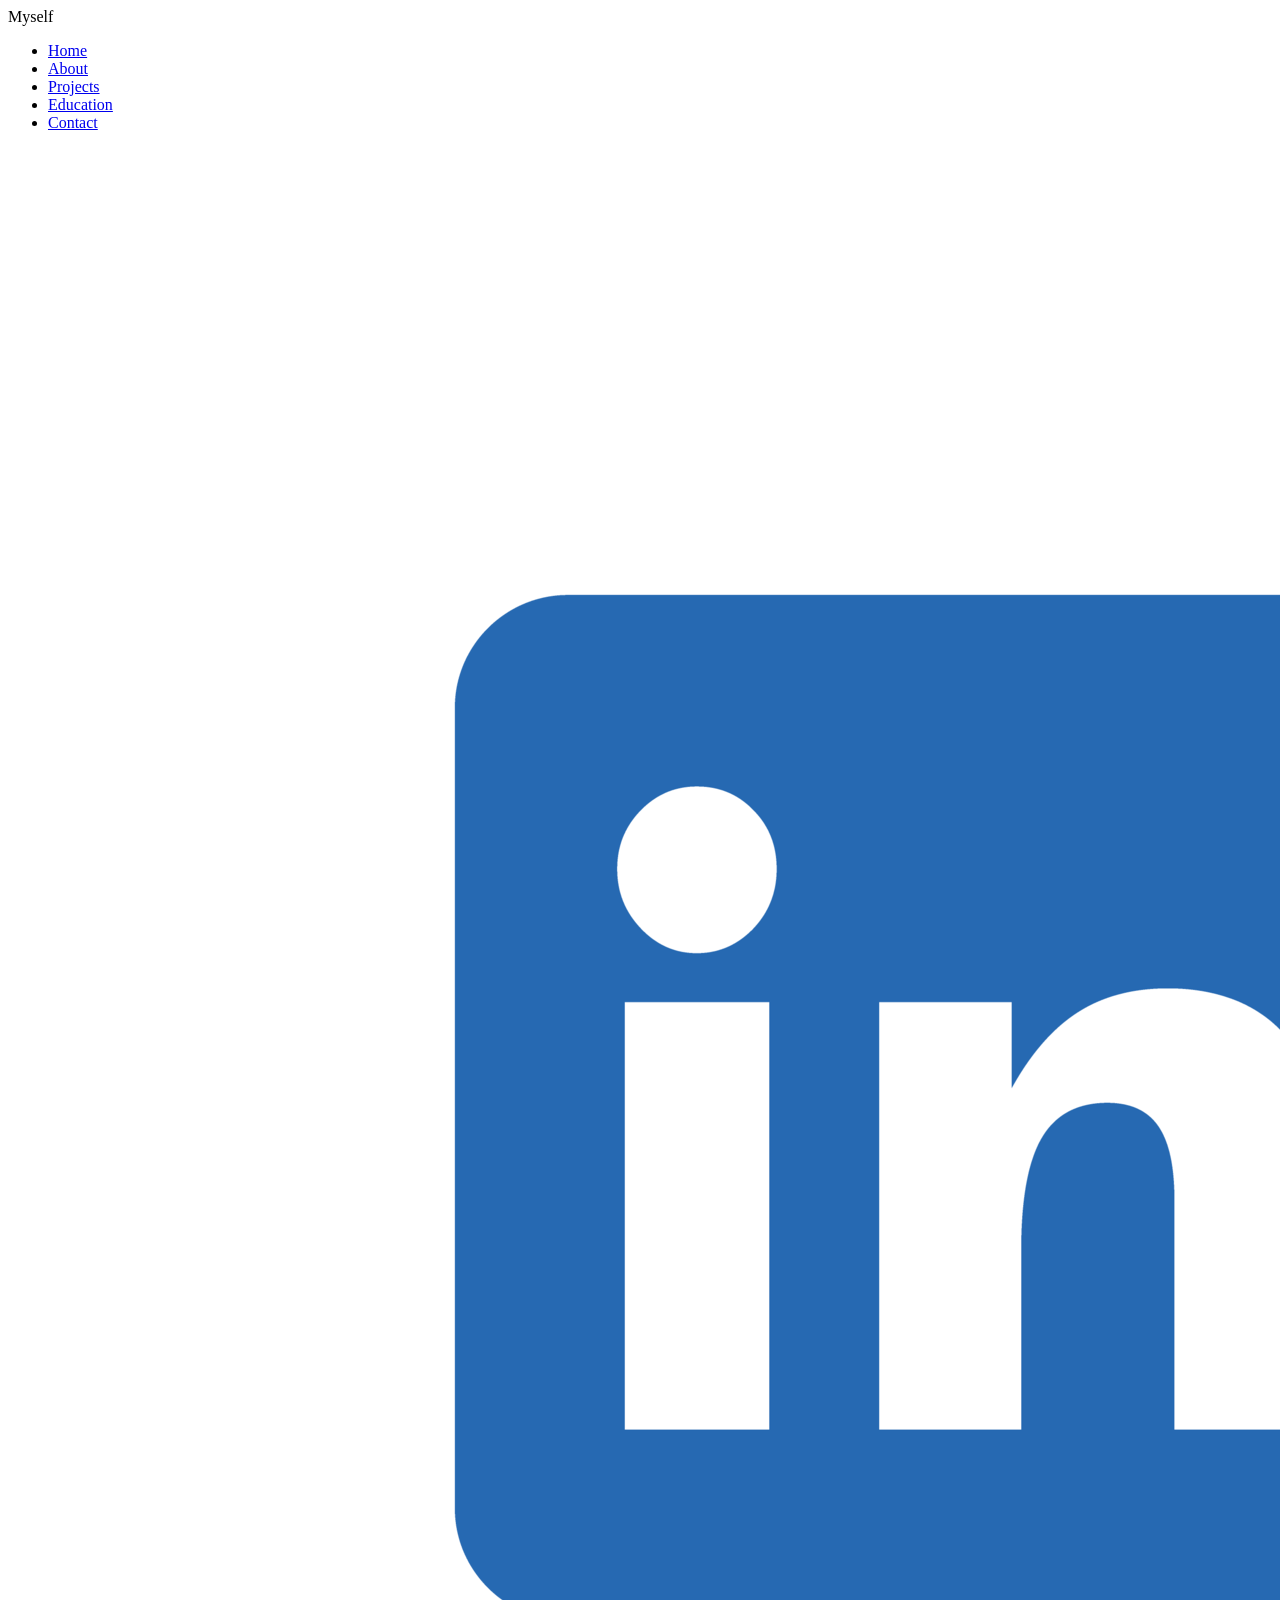
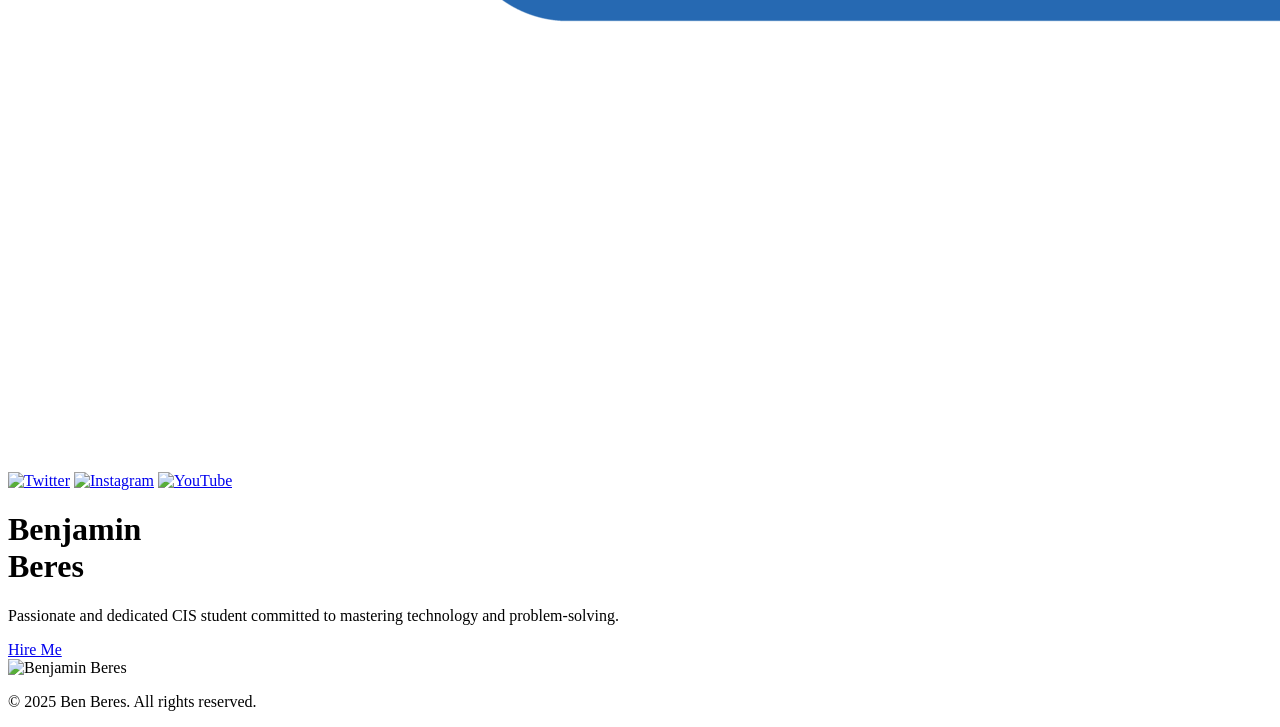
==== index.html @ 8a53802f "Update index.html" ====
<!DOCTYPE html>
<html lang="en">
<head>
  <meta charset="UTF-8" />
  <meta name="viewport" content="width=device-width, initial-scale=1.0" />
  <title>Myself - Home</title>
  <link rel="stylesheet" href="style.css" />
</head>
<body>

  <header>
    <div class="logo">Myself</div>

    <nav>
      <ul>
        <li><a href="index.html" class="active">Home</a></li>
        <li><a href="about.html">About</a></li>
        <li><a href="projects.html">Projects</a></li>
        <li><a href="education.html">Education</a></li>
        <li><a href="contact.html">Contact</a></li>
      </ul>
    </nav>

    <div class="header-icons">
      <a href="https://www.linkedin.com/in/benjamin-beres-11761126a/"><img src="images/linkedin.png" alt="LinkedIn" /></a>
      <a href="#"><img src="twitter.png" alt="Twitter" /></a>
      <a href="#"><img src="instagram.png" alt="Instagram" /></a>
      <a href="#"><img src="youtube.png" alt="YouTube" /></a>
    </div>
  </header>

  <main class="hero">
    <div class="hero-text">
      <h1>Benjamin <br />Beres</h1>
      <p>Passionate and dedicated CIS student committed to mastering technology and problem-solving.</p>
      <a href="contact.html" class="btn">Hire Me</a>
    </div>
    <div class="hero-image">
      <img src="your-photo.png" alt="Benjamin Beres" />
    </div>
  </main>

  <footer>
    <p>© 2025 Ben Beres. All rights reserved.</p>
  </footer>

</body>
</html>
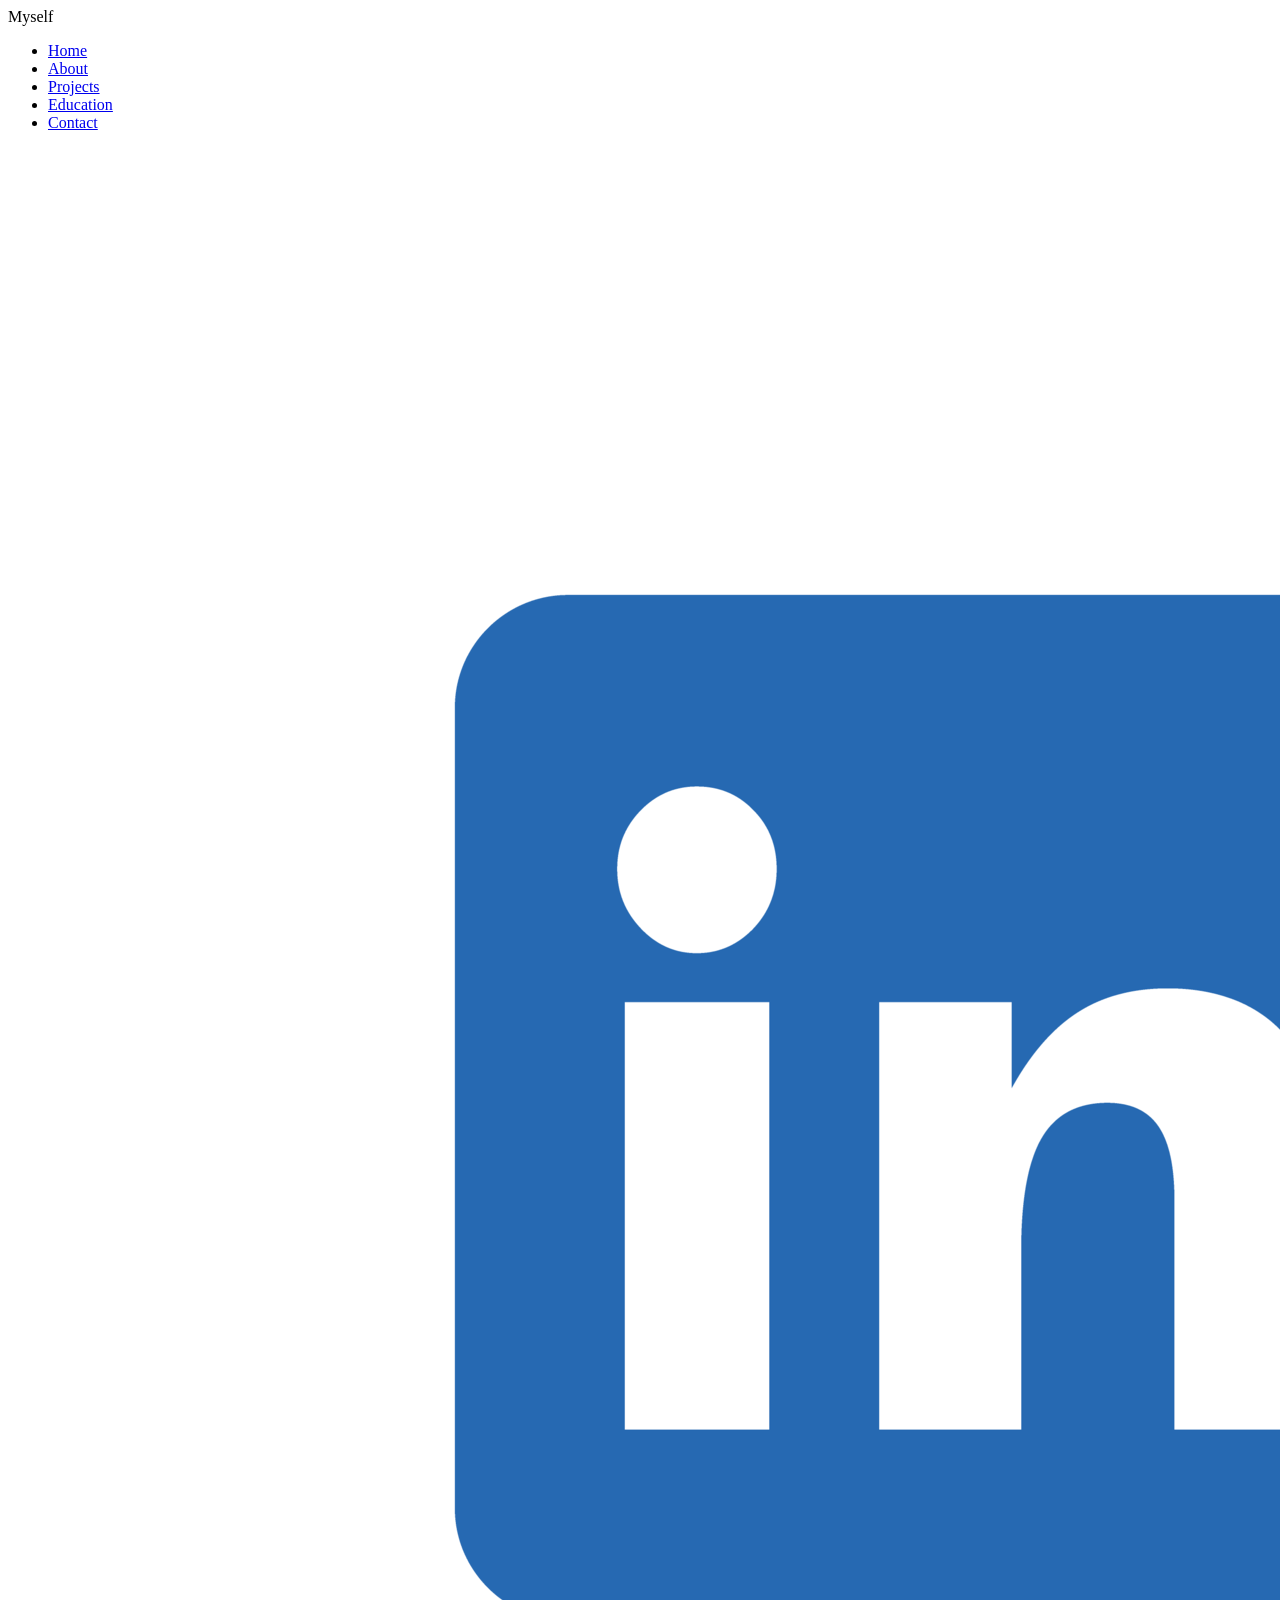
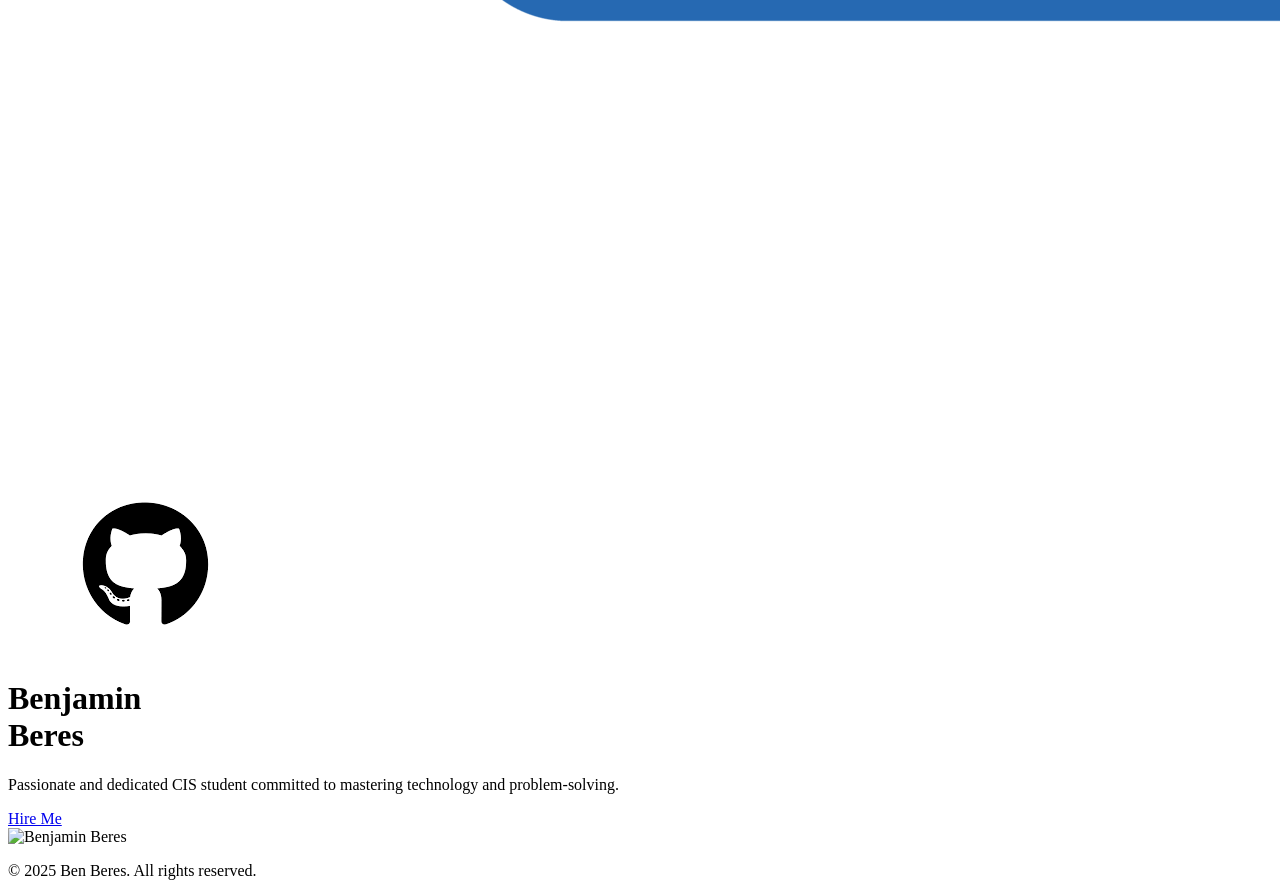
==== commit cac32945: "Update index.html" ====
--- a/index.html
+++ b/index.html
@@ -23,9 +23,7 @@
 
     <div class="header-icons">
       <a href="https://www.linkedin.com/in/benjamin-beres-11761126a/"><img src="images/linkedin.png" alt="LinkedIn" /></a>
-      <a href="#"><img src="twitter.png" alt="Twitter" /></a>
-      <a href="#"><img src="instagram.png" alt="Instagram" /></a>
-      <a href="#"><img src="youtube.png" alt="YouTube" /></a>
+      <a href="https://github.com/BBeres4"><img src="images/github.png" alt="Github" /></a>
     </div>
   </header>
 
@@ -47,3 +45,4 @@
 </body>
 </html>
 
+
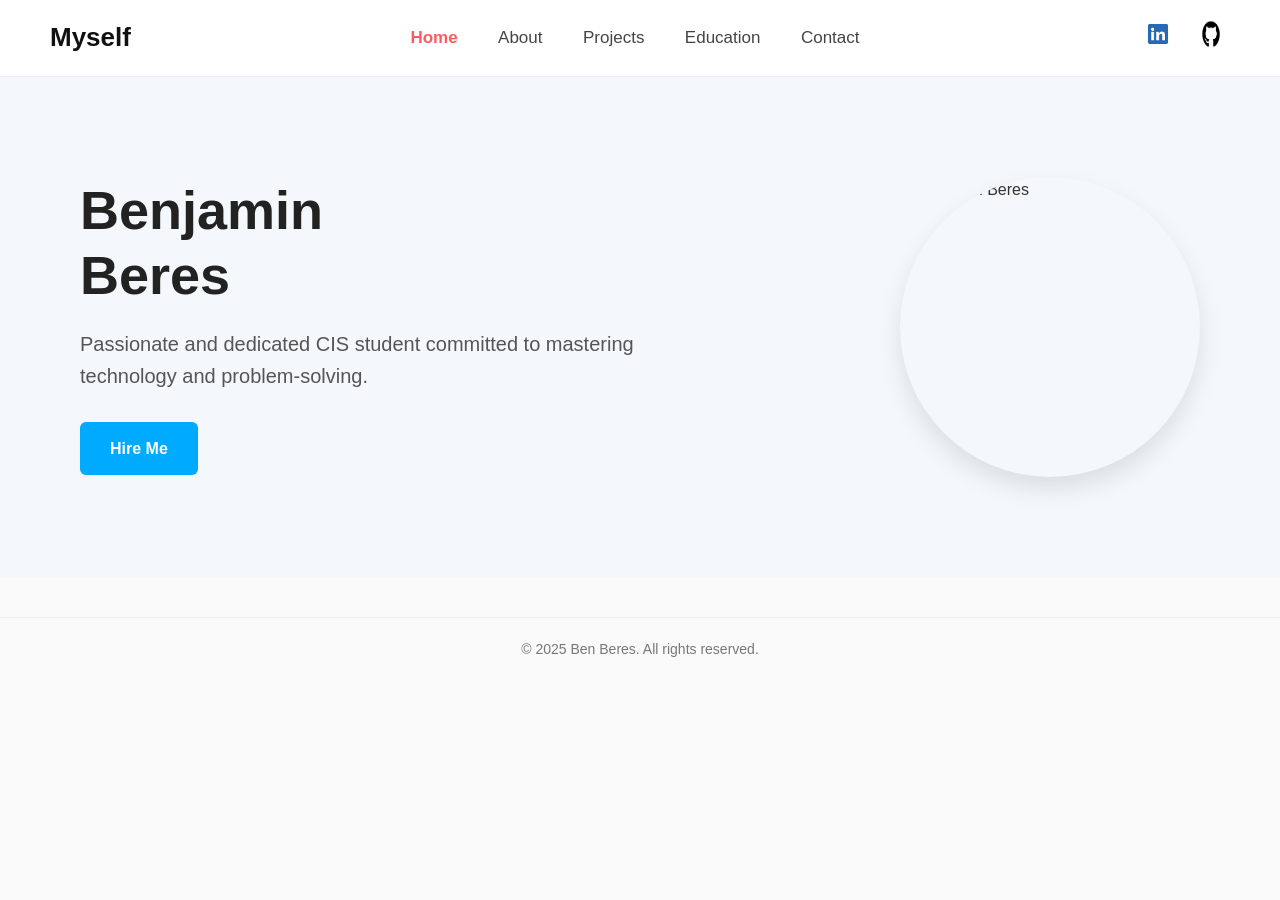
==== commit fcdc07d8: "Update index.html" ====
--- a/index.html
+++ b/index.html
@@ -34,7 +34,7 @@
       <a href="contact.html" class="btn">Hire Me</a>
     </div>
     <div class="hero-image">
-      <img src="your-photo.png" alt="Benjamin Beres" />
+      <img src="images/your-photo.png" alt="Benjamin Beres" />
     </div>
   </main>
 
@@ -46,3 +46,4 @@
 </html>
 
 
+
--- a/style.css
+++ b/style.css
@@ -0,0 +1,273 @@
+/* RESET */
+* {
+  margin: 0;
+  padding: 0;
+  box-sizing: border-box;
+}
+
+body {
+  font-family: "Segoe UI", Arial, sans-serif;
+  color: #333;
+  background: #fafafa;
+  line-height: 1.6;
+}
+
+/* HEADER */
+header {
+  display: flex;
+  justify-content: space-between;
+  align-items: center;
+  padding: 15px 50px;
+  background: #fff;
+  border-bottom: 1px solid #eee;
+  position: sticky;
+  top: 0;
+  z-index: 1000;
+}
+
+.logo {
+  font-size: 26px;
+  font-weight: bold;
+  color: #111;
+}
+
+nav {
+  flex: 1;
+  text-align: center;
+}
+
+nav ul {
+  list-style: none;
+}
+
+nav ul li {
+  display: inline-block;
+  margin: 0 18px;
+}
+
+nav ul li a {
+  text-decoration: none;
+  font-size: 17px;
+  color: #444;
+  transition: color 0.3s;
+}
+
+nav ul li a:hover,
+nav ul li a.active {
+  color: #ff5a5f;
+  font-weight: 600;
+}
+
+.header-icons {
+  display: flex;
+  gap: 15px;
+  align-items: center;
+}
+
+.header-icons img {
+  width: 38px;   /* Bigger size */
+  height: 38px;
+  cursor: pointer;
+  transition: transform 0.3s ease, opacity 0.3s ease;
+}
+
+
+.header-icons img:hover {
+  opacity: 0.7;
+}
+
+/* CONTENT */
+.content {
+  padding: 80px 50px;
+  max-width: 1100px;
+  margin: auto;
+}
+
+.content h1 {
+  font-size: 40px;
+  margin-bottom: 25px;
+  color: #222;
+}
+
+.content p {
+  font-size: 18px;
+  margin-bottom: 20px;
+  color: #555;
+}
+
+/* EDUCATION PAGE */
+.education-list {
+  display: grid;
+  gap: 25px;
+}
+
+.edu-item {
+  background: #fff;
+  border-radius: 12px;
+  padding: 30px;
+  box-shadow: 0 4px 12px rgba(0,0,0,0.06);
+  transition: transform 0.2s ease, box-shadow 0.2s ease;
+}
+
+.edu-item:hover {
+  transform: translateY(-4px);
+  box-shadow: 0 6px 18px rgba(0,0,0,0.1);
+}
+
+.edu-item h2 {
+  font-size: 24px;
+  margin-bottom: 10px;
+  color: #ff5a5f;
+}
+
+.edu-item p {
+  margin-bottom: 10px;
+  font-size: 16px;
+  color: #444;
+}
+
+.edu-item ul {
+  margin-top: 8px;
+  padding-left: 20px;
+  color: #555;
+  font-size: 15px;
+}
+
+/* PROJECTS PAGE */
+.projects-grid {
+  display: grid;
+  grid-template-columns: repeat(auto-fit, minmax(300px, 1fr));
+  gap: 30px;
+  margin-top: 40px;
+}
+
+.project-card {
+  background: #fff;
+  border-radius: 12px;
+  padding: 25px;
+  box-shadow: 0 6px 16px rgba(0,0,0,0.08);
+  transition: transform 0.25s ease, box-shadow 0.25s ease;
+  cursor: pointer;
+  text-decoration: none;
+  color: inherit;
+  display: block;
+}
+
+.project-card:hover {
+  transform: translateY(-6px);
+  box-shadow: 0 12px 24px rgba(0,0,0,0.12);
+}
+
+.project-card h2 {
+  font-size: 22px;
+  margin-bottom: 12px;
+  color: #ff5a5f;
+}
+
+.project-card p {
+  font-size: 16px;
+  color: #555;
+  line-height: 1.6;
+}
+
+/* FOOTER */
+footer {
+  text-align: center;
+  padding: 20px;
+  border-top: 1px solid #eee;
+  margin-top: 40px;
+  font-size: 14px;
+  color: #777;
+}
+
+/* RESPONSIVE */
+@media (max-width: 900px) {
+  nav ul li {
+    margin: 0 10px;
+  }
+  .content {
+    padding: 60px 20px;
+  }
+}
+
+/* === HOMEPAGE HERO SECTION ONLY === */
+.hero {
+  display: flex;
+  align-items: center;
+  justify-content: space-between;
+  padding: 100px 80px;
+  background: #f4f7fb;
+}
+
+.hero-text {
+  max-width: 50%;
+}
+
+.hero-text h1 {
+  font-size: 54px;
+  color: #222;
+  line-height: 1.2;
+  margin-bottom: 20px;
+}
+
+.hero-text p {
+  font-size: 20px;
+  color: #555;
+  margin-bottom: 30px;
+}
+
+.hero-text .btn {
+  display: inline-block;
+  padding: 14px 30px;
+  background-color: #00aaff;
+  color: #fff;
+  border-radius: 6px;
+  text-decoration: none;
+  font-weight: bold;
+  font-size: 16px;
+  transition: background 0.3s ease;
+}
+
+.hero-text .btn:hover {
+  background-color: #0077cc;
+}
+
+.hero-image {
+  max-width: 45%;
+  display: flex;
+  justify-content: center;
+}
+
+.hero-image img {
+  width: 300px;
+  height: 300px;
+  object-fit: cover;
+  border-radius: 50%;
+  box-shadow: 0 12px 24px rgba(0, 0, 0, 0.1);
+}
+
+/* HOMEPAGE HERO RESPONSIVE */
+@media (max-width: 900px) {
+  .hero {
+    flex-direction: column;
+    text-align: center;
+    padding: 60px 30px;
+  }
+
+  .hero-text, .hero-image {
+    max-width: 100%;
+  }
+
+  .hero-image {
+    margin-top: 30px;
+  }
+
+  .hero-text h1 {
+    font-size: 42px;
+  }
+
+  .hero-text p {
+    font-size: 18px;
+  }
+}
+
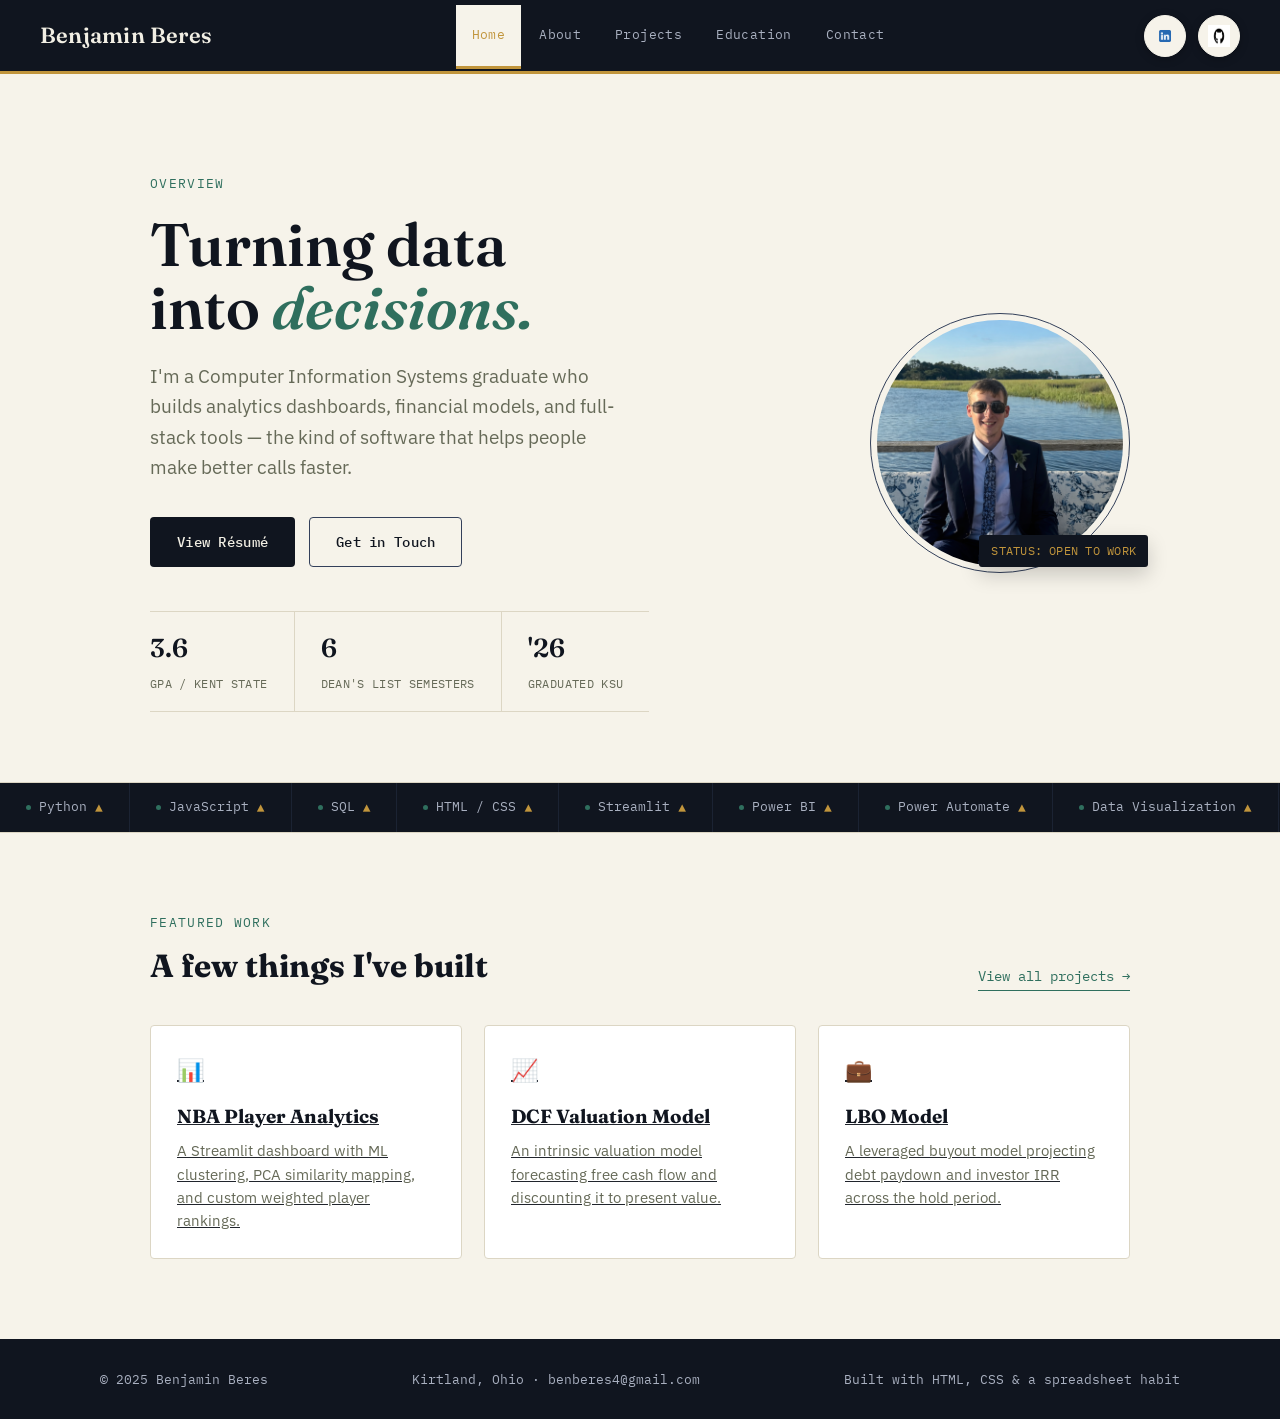
==== commit 12c1798a: "Revise index.html for updated personal branding Updated the homepage to reflect new title, descripti" ====
--- a/index.html
+++ b/index.html
@@ -3,13 +3,14 @@
 <head>
   <meta charset="UTF-8" />
   <meta name="viewport" content="width=device-width, initial-scale=1.0" />
-  <title>Myself - Home</title>
+  <title>Benjamin Beres — CIS Graduate & Data Analyst</title>
+  <meta name="description" content="Benjamin Beres — Computer Information Systems graduate building data-driven software, analytics dashboards, and financial models." />
   <link rel="stylesheet" href="style.css" />
 </head>
 <body>
 
   <header>
-    <div class="logo">Myself</div>
+    <div class="logo">Benjamin Beres</div>
 
     <nav>
       <ul>
@@ -22,28 +23,126 @@
     </nav>
 
     <div class="header-icons">
-      <a href="https://www.linkedin.com/in/benjamin-beres-11761126a/"><img src="images/linkedin.png" alt="LinkedIn" /></a>
-      <a href="https://github.com/BBeres4"><img src="images/github.png" alt="Github" /></a>
+      <a href="https://www.linkedin.com/in/benjamin-beres-11761126a/" target="_blank" rel="noopener"><img src="images/linkedin.png" alt="LinkedIn" /></a>
+      <a href="https://github.com/BBeres4" target="_blank" rel="noopener"><img src="images/github.png" alt="Github" /></a>
     </div>
   </header>
 
   <main class="hero">
     <div class="hero-text">
-      <h1>Benjamin <br />Beres</h1>
-      <p>Passionate and dedicated CIS student committed to mastering technology and problem-solving.</p>
-      <a href="contact.html" class="btn">Hire Me</a>
+      <span class="hero-eyebrow">Overview</span>
+      <h1>Turning data<br />into <em>decisions.</em></h1>
+      <p>I'm a Computer Information Systems graduate who builds analytics dashboards, financial models, and full-stack tools — the kind of software that helps people make better calls faster.</p>
+
+      <div class="hero-actions">
+        <a href="images/BenjaminBeres-Resume.pdf" target="_blank" class="btn btn-primary">View Résumé</a>
+        <a href="contact.html" class="btn btn-ghost">Get in Touch</a>
+      </div>
+
+      <div class="hero-stats">
+        <div>
+          <span class="stat-num">3.6</span>
+          <span class="stat-label">GPA / KENT STATE</span>
+        </div>
+        <div>
+          <span class="stat-num">6</span>
+          <span class="stat-label">DEAN'S LIST SEMESTERS</span>
+        </div>
+        <div>
+          <span class="stat-num">'26</span>
+          <span class="stat-label">GRADUATED KSU</span>
+        </div>
+      </div>
     </div>
+
     <div class="hero-image">
-      <img src="images/your-photo.png" alt="Benjamin Beres" />
+      <div class="frame">
+        <img src="images/your-photo.png" alt="Benjamin Beres" />
+      </div>
+      <div class="tag">STATUS: OPEN TO WORK</div>
     </div>
   </main>
 
+  <div class="ticker" aria-hidden="true">
+    <div class="ticker-track">
+      <span class="ticker-cell"><span class="dot"></span>Python <b>&#9650;</b></span>
+      <span class="ticker-cell"><span class="dot"></span>JavaScript <b>&#9650;</b></span>
+      <span class="ticker-cell"><span class="dot"></span>SQL <b>&#9650;</b></span>
+      <span class="ticker-cell"><span class="dot"></span>HTML / CSS <b>&#9650;</b></span>
+      <span class="ticker-cell"><span class="dot"></span>Streamlit <b>&#9650;</b></span>
+      <span class="ticker-cell"><span class="dot"></span>Power BI <b>&#9650;</b></span>
+      <span class="ticker-cell"><span class="dot"></span>Power Automate <b>&#9650;</b></span>
+      <span class="ticker-cell"><span class="dot"></span>Data Visualization <b>&#9650;</b></span>
+      <span class="ticker-cell"><span class="dot"></span>Excel Modeling <b>&#9650;</b></span>
+      <span class="ticker-cell"><span class="dot"></span>Flask / React <b>&#9650;</b></span>
+      <span class="ticker-cell"><span class="dot"></span>DCF &amp; LBO <b>&#9650;</b></span>
+      <span class="ticker-cell"><span class="dot"></span>MySQL <b>&#9650;</b></span>
+      <span class="ticker-cell"><span class="dot"></span>Oracle <b>&#9650;</b></span>
+      <span class="ticker-cell"><span class="dot"></span>ER Diagrams <b>&#9650;</b></span>
+      <span class="ticker-cell"><span class="dot"></span>UML / Astah <b>&#9650;</b></span>
+      <span class="ticker-cell"><span class="dot"></span>APIs <b>&#9650;</b></span>
+      <span class="ticker-cell"><span class="dot"></span>Git <b>&#9650;</b></span>
+      <span class="ticker-cell"><span class="dot"></span>OOP <b>&#9650;</b></span>
+      <span class="ticker-cell"><span class="dot"></span>Testing &amp; Debugging <b>&#9650;</b></span>
+      <span class="ticker-cell"><span class="dot"></span>System Architecture <b>&#9650;</b></span>
+      <span class="ticker-cell"><span class="dot"></span>Python <b>&#9650;</b></span>
+      <span class="ticker-cell"><span class="dot"></span>JavaScript <b>&#9650;</b></span>
+      <span class="ticker-cell"><span class="dot"></span>SQL <b>&#9650;</b></span>
+      <span class="ticker-cell"><span class="dot"></span>HTML / CSS <b>&#9650;</b></span>
+      <span class="ticker-cell"><span class="dot"></span>Streamlit <b>&#9650;</b></span>
+      <span class="ticker-cell"><span class="dot"></span>Power BI <b>&#9650;</b></span>
+      <span class="ticker-cell"><span class="dot"></span>Power Automate <b>&#9650;</b></span>
+      <span class="ticker-cell"><span class="dot"></span>Data Visualization <b>&#9650;</b></span>
+      <span class="ticker-cell"><span class="dot"></span>Excel Modeling <b>&#9650;</b></span>
+      <span class="ticker-cell"><span class="dot"></span>Flask / React <b>&#9650;</b></span>
+      <span class="ticker-cell"><span class="dot"></span>DCF &amp; LBO <b>&#9650;</b></span>
+      <span class="ticker-cell"><span class="dot"></span>MySQL <b>&#9650;</b></span>
+      <span class="ticker-cell"><span class="dot"></span>Oracle <b>&#9650;</b></span>
+      <span class="ticker-cell"><span class="dot"></span>ER Diagrams <b>&#9650;</b></span>
+      <span class="ticker-cell"><span class="dot"></span>UML / Astah <b>&#9650;</b></span>
+      <span class="ticker-cell"><span class="dot"></span>APIs <b>&#9650;</b></span>
+      <span class="ticker-cell"><span class="dot"></span>Git <b>&#9650;</b></span>
+      <span class="ticker-cell"><span class="dot"></span>OOP <b>&#9650;</b></span>
+      <span class="ticker-cell"><span class="dot"></span>Testing &amp; Debugging <b>&#9650;</b></span>
+      <span class="ticker-cell"><span class="dot"></span>System Architecture <b>&#9650;</b></span>
+    </div>
+  </div>
+
+  <section class="home-section">
+    <div class="home-section-head">
+      <div>
+        <span class="hero-eyebrow" style="margin-bottom:6px;">Featured Work</span>
+        <h2>A few things I've built</h2>
+      </div>
+      <a href="projects.html">View all projects →</a>
+    </div>
+
+    <div class="mini-grid">
+      <a href="https://nbaplayeranalytics.streamlit.app/" target="_blank" rel="noopener" class="mini-card">
+        <div class="mini-icon">📊</div>
+        <h3>NBA Player Analytics</h3>
+        <p>A Streamlit dashboard with ML clustering, PCA similarity mapping, and custom weighted player rankings.</p>
+      </a>
+      <a href="projects/DCF%20Model.xlsx" class="mini-card">
+        <div class="mini-icon">📈</div>
+        <h3>DCF Valuation Model</h3>
+        <p>An intrinsic valuation model forecasting free cash flow and discounting it to present value.</p>
+      </a>
+      <a href="projects/LBO%20Model.xlsx" class="mini-card">
+        <div class="mini-icon">💼</div>
+        <h3>LBO Model</h3>
+        <p>A leveraged buyout model projecting debt paydown and investor IRR across the hold period.</p>
+      </a>
+    </div>
+  </section>
+
   <footer>
-    <p>© 2025 Ben Beres. All rights reserved.</p>
+    <div class="footer-row">
+      <span>© 2025 Benjamin Beres</span>
+      <span>Kirtland, Ohio · <a href="mailto:benberes4@gmail.com">benberes4@gmail.com</a></span>
+      <span>Built with HTML, CSS &amp; a spreadsheet habit</span>
+    </div>
   </footer>
 
 </body>
 </html>
-
-
-
--- a/style.css
+++ b/style.css
@@ -1,273 +1,891 @@
-/* RESET */
-* {
-  margin: 0;
-  padding: 0;
-  box-sizing: border-box;
-}
-
-body {
-  font-family: "Segoe UI", Arial, sans-serif;
-  color: #333;
-  background: #fafafa;
+@import url('https://fonts.googleapis.com/css2?family=Fraunces:opsz,wght@9..144,400..700&family=IBM+Plex+Sans:wght@400;500;600;700&family=IBM+Plex+Mono:wght@400;500;600&display=swap');
+
+/* ================= RESET ================= */
+* { margin: 0; padding: 0; box-sizing: border-box; }
+img { max-width: 100%; display: block; }
+
+:root{
+  --ink:        #10151f;
+  --ink-soft:   #1b2333;
+  --paper:      #f6f3ea;
+  --paper-dim:  #eeeadd;
+  --line:       #dcd6c4;
+  --line-dark:  #33405a;
+  --gold:       #c1953c;
+  --gold-soft:  #e7d3a4;
+  --teal:       #2f6f5e;
+  --text:       #20242c;
+  --text-muted: #666a58;
+  --text-inv:   #f2efe4;
+  --text-inv-muted:#a9b0c0;
+  --serif: 'Fraunces', serif;
+  --sans:  'IBM Plex Sans', Arial, sans-serif;
+  --mono:  'IBM Plex Mono', 'Courier New', monospace;
+  --radius: 4px;
+}
+
+@media (prefers-reduced-motion: reduce){
+  * { animation-duration: 0.001ms !important; animation-iteration-count: 1 !important; transition-duration: 0.001ms !important; }
+}
+
+html{ scroll-behavior: smooth; }
+
+body{
+  font-family: var(--sans);
+  color: var(--text);
+  background: var(--paper);
   line-height: 1.6;
 }
 
-/* HEADER */
-header {
+a{ color: inherit; }
+
+::selection{ background: var(--gold-soft); color: var(--ink); }
+
+/* ================= HEADER / SHEET-TAB NAV ================= */
+header{
   display: flex;
   justify-content: space-between;
   align-items: center;
-  padding: 15px 50px;
-  background: #fff;
-  border-bottom: 1px solid #eee;
+  padding: 0 40px;
+  background: var(--ink);
+  border-bottom: 3px solid var(--gold);
   position: sticky;
   top: 0;
   z-index: 1000;
 }
 
-.logo {
+.logo{
+  font-family: var(--serif);
+  font-size: 22px;
+  font-weight: 600;
+  color: var(--text-inv);
+  padding: 18px 0;
+  letter-spacing: 0.01em;
+}
+.logo span{ color: var(--gold); }
+
+nav{ flex: 1; }
+
+nav ul{
+  list-style: none;
+  display: flex;
+  justify-content: center;
+  gap: 2px;
+}
+
+nav ul li a{
+  display: inline-block;
+  text-decoration: none;
+  font-family: var(--mono);
+  font-size: 13px;
+  letter-spacing: 0.03em;
+  color: var(--text-inv-muted);
+  padding: 20px 16px;
+  border-bottom: 3px solid transparent;
+  margin-bottom: -3px;
+  transition: color 0.2s ease, border-color 0.2s ease, background 0.2s ease;
+}
+
+nav ul li a:hover{
+  color: var(--text-inv);
+  background: var(--ink-soft);
+}
+
+nav ul li a.active{
+  color: var(--gold);
+  border-bottom-color: var(--gold);
+  background: var(--paper);
+}
+
+.header-icons{ display: flex; gap: 12px; align-items: center; }
+
+.header-icons a{
+  width: 42px; height: 42px;
+  display: flex; align-items: center; justify-content: center;
+  background: var(--paper);
+  border: 1px solid var(--paper);
+  border-radius: 50%;
+  box-shadow: 0 2px 8px rgba(0,0,0,0.25);
+  transition: transform 0.2s ease, box-shadow 0.2s ease, background 0.2s ease;
+}
+.header-icons img{
+  width: 22px; height: 22px;
+}
+.header-icons a:hover{
+  background: var(--gold);
+  transform: translateY(-3px);
+  box-shadow: 0 6px 16px rgba(0,0,0,0.3);
+}
+
+/* ================= CONTENT (GLOBAL) ================= */
+.content{
+  padding: 90px 50px 100px;
+  max-width: 1080px;
+  margin: auto;
+}
+
+.content h1{
+  font-family: var(--serif);
+  font-size: 46px;
+  font-weight: 600;
+  margin-bottom: 12px;
+  color: var(--ink);
+}
+
+.content > p{
+  font-size: 18px;
+  color: var(--text-muted);
+  max-width: 640px;
+  margin-bottom: 10px;
+}
+
+.content p{ font-size: 16.5px; margin-bottom: 20px; color: var(--text); }
+
+/* ================= BUTTONS ================= */
+.btn{
+  display: inline-flex;
+  align-items: center;
+  gap: 8px;
+  padding: 13px 26px;
+  font-family: var(--mono);
+  font-size: 14px;
+  font-weight: 500;
+  letter-spacing: 0.02em;
+  text-decoration: none;
+  border-radius: var(--radius);
+  border: 1px solid transparent;
+  transition: transform 0.2s ease, background 0.2s ease, border-color 0.2s ease, color 0.2s ease;
+}
+.btn-primary{ background: var(--ink); color: var(--text-inv); }
+.btn-primary:hover{ background: var(--gold); color: var(--ink); transform: translateY(-2px); }
+.btn-ghost{ background: transparent; color: var(--ink); border-color: var(--line-dark); }
+.btn-ghost:hover{ border-color: var(--ink); background: rgba(16,21,31,0.05); transform: translateY(-2px); }
+
+/* ================= HERO (HOME) ================= */
+.hero{
+  position: relative;
+  display: flex;
+  align-items: center;
+  justify-content: space-between;
+  gap: 60px;
+  padding: 100px 50px 70px;
+  max-width: 1080px;
+  margin: 0 auto;
+  background:
+    linear-gradient(var(--paper), var(--paper)),
+    repeating-linear-gradient(to bottom, transparent 0 79px, var(--line) 79px 80px);
+}
+
+.hero-text{ max-width: 560px; }
+
+.hero-eyebrow{
+  font-family: var(--mono);
+  font-size: 13px;
+  letter-spacing: 0.1em;
+  color: var(--teal);
+  text-transform: uppercase;
+  margin-bottom: 18px;
+  display: block;
+}
+
+.hero-text h1{
+  font-family: var(--serif);
+  font-size: 60px;
+  font-weight: 600;
+  line-height: 1.05;
+  margin-bottom: 22px;
+  color: var(--ink);
+}
+.hero-text h1 em{ font-style: italic; color: var(--teal); }
+
+.hero-text p{
+  font-size: 19px;
+  color: var(--text-muted);
+  margin-bottom: 34px;
+  max-width: 480px;
+}
+
+.hero-actions{ display: flex; gap: 14px; margin-bottom: 44px; }
+
+.hero-stats{
+  display: flex;
+  border-top: 1px solid var(--line);
+  border-bottom: 1px solid var(--line);
+}
+.hero-stats > div{
+  padding: 16px 26px 16px 0;
+  margin-right: 26px;
+  border-right: 1px solid var(--line);
+}
+.hero-stats > div:last-child{ border-right: none; margin-right: 0; }
+.hero-stats .stat-num{
+  font-family: var(--serif);
   font-size: 26px;
-  font-weight: bold;
-  color: #111;
-}
-
-nav {
-  flex: 1;
+  font-weight: 600;
+  color: var(--ink);
+  display: block;
+}
+.hero-stats .stat-label{
+  font-family: var(--mono);
+  font-size: 11.5px;
+  color: var(--text-muted);
+  letter-spacing: 0.03em;
+}
+
+.hero-image{ position: relative; flex-shrink: 0; }
+.hero-image .frame{
+  position: relative;
+  width: 260px; height: 260px;
+  border-radius: 50%;
+  padding: 6px;
+  border: 1px solid var(--line-dark);
+}
+.hero-image img{
+  width: 100%; height: 100%;
+  object-fit: cover;
+  border-radius: 50%;
+}
+.hero-image .tag{
+  position: absolute;
+  bottom: 6px; right: -18px;
+  background: var(--ink);
+  color: var(--gold);
+  font-family: var(--mono);
+  font-size: 11.5px;
+  padding: 7px 12px;
+  border-radius: 3px;
+  letter-spacing: 0.02em;
+  box-shadow: 0 8px 20px rgba(0,0,0,0.18);
+}
+
+/* ---- Ticker strip ---- */
+.ticker{
+  border-top: 1px solid var(--line);
+  border-bottom: 1px solid var(--line);
+  background: var(--ink);
+  overflow: hidden;
+  white-space: nowrap;
+}
+.ticker-track{
+  display: inline-flex;
+  animation: ticker-scroll 32s linear infinite;
+}
+.ticker:hover .ticker-track{ animation-play-state: paused; }
+@keyframes ticker-scroll{
+  from{ transform: translateX(0); }
+  to{ transform: translateX(-50%); }
+}
+.ticker-cell{
+  font-family: var(--mono);
+  font-size: 13px;
+  color: var(--text-inv-muted);
+  padding: 14px 26px;
+  border-right: 1px solid var(--ink-soft);
+  display: inline-flex;
+  align-items: center;
+  gap: 8px;
+}
+.ticker-cell b{ color: var(--gold); font-weight: 600; }
+.ticker-cell .dot{ width: 5px; height: 5px; border-radius: 50%; background: var(--teal); display: inline-block; }
+
+/* ---- Home sections ---- */
+.home-section{ padding: 80px 50px; max-width: 1080px; margin: 0 auto; }
+.home-section-head{ display: flex; justify-content: space-between; align-items: flex-end; margin-bottom: 34px; gap: 20px; flex-wrap: wrap; }
+.home-section-head h2{ font-family: var(--serif); font-size: 32px; color: var(--ink); }
+.home-section-head a{ font-family: var(--mono); font-size: 13.5px; color: var(--teal); text-decoration: none; border-bottom: 1px solid var(--teal); padding-bottom: 2px; }
+
+.mini-grid{ display: grid; grid-template-columns: repeat(3, 1fr); gap: 22px; }
+.mini-card{
+  background: #fff;
+  border: 1px solid var(--line);
+  border-radius: var(--radius);
+  padding: 26px;
+  transition: transform 0.2s ease, box-shadow 0.2s ease;
+}
+.mini-card:hover{ transform: translateY(-5px); box-shadow: 0 16px 30px rgba(16,21,31,0.08); }
+.mini-card .mini-icon{ font-size: 22px; margin-bottom: 14px; }
+.mini-card h3{ font-family: var(--serif); font-size: 19px; margin-bottom: 8px; color: var(--ink); }
+.mini-card p{ font-size: 14.5px; color: var(--text-muted); margin-bottom: 0; }
+
+/* ================= FOOTER ================= */
+footer{
+  background: var(--ink);
+  color: var(--text-inv-muted);
+  padding: 30px 50px;
+}
+.footer-row{
+  max-width: 1080px;
+  margin: 0 auto;
+  display: flex;
+  justify-content: space-between;
+  align-items: center;
+  font-family: var(--mono);
+  font-size: 12.5px;
+  flex-wrap: wrap;
+  gap: 10px;
+}
+.footer-row a{ color: var(--text-inv-muted); text-decoration: none; }
+.footer-row a:hover{ color: var(--gold); }
+
+/* ================= EDUCATION PAGE ================= */
+
+/* ---- Hero ---- */
+.page-education .edu-hero{ max-width: 680px; margin-bottom: 46px; }
+.page-education .edu-hero h1{ margin-bottom: 14px; }
+.page-education .edu-hero > p{ margin-bottom: 28px; }
+
+.page-education .edu-hero-stats{
+  display: flex;
+  flex-wrap: nowrap;
+  border-top: 1px solid var(--line);
+  border-bottom: 1px solid var(--line);
+}
+.page-education .edu-hero-stats > div{
+  padding: 16px 26px 16px 0;
+  margin-right: 26px;
+  border-right: 1px solid var(--line);
+}
+.page-education .edu-hero-stats > div:last-child{ border-right: none; margin-right: 0; }
+.page-education .edu-hero-stats .stat-num{
+  font-family: var(--serif);
+  font-size: 26px;
+  font-weight: 600;
+  color: var(--ink);
+  display: block;
+}
+.page-education .edu-hero-stats .stat-label{
+  font-family: var(--mono);
+  font-size: 11px;
+  color: var(--text-muted);
+  letter-spacing: 0.03em;
+}
+
+/* ---- Timeline ---- */
+.page-education .education-list{
+  position: relative;
+  display: grid;
+  gap: 30px;
+  margin-top: 10px;
+}
+.page-education .education-list::before{
+  content: "";
+  position: absolute;
+  left: 44px; top: 10px; bottom: 10px;
+  width: 1px;
+  background: repeating-linear-gradient(to bottom, var(--line) 0 6px, transparent 6px 12px);
+}
+.page-education .edu-item{
+  position: relative;
+  display: grid;
+  grid-template-columns: 88px 1fr;
+  gap: 24px;
+  background: #fff;
+  border: 1px solid var(--line);
+  border-radius: var(--radius);
+  padding: 34px 34px 34px 0;
+  transition: transform 0.2s ease, box-shadow 0.2s ease, border-color 0.2s ease;
+}
+.page-education .edu-item:hover{ transform: translateY(-4px); box-shadow: 0 18px 34px rgba(16,21,31,0.08); }
+.page-education .edu-item--current{
+  border-color: var(--gold);
+  background: linear-gradient(180deg, #fff 0%, #fdfbf5 100%);
+}
+
+.page-education .edu-left{
+  position: relative;
+  display: flex;
+  flex-direction: column;
+  align-items: center;
+  padding-top: 34px;
+}
+.page-education .edu-year{
+  font-family: var(--mono);
+  font-size: 10.5px;
+  color: var(--text-muted);
+  letter-spacing: 0.02em;
   text-align: center;
-}
-
-nav ul {
-  list-style: none;
-}
-
-nav ul li {
+  line-height: 1.5;
+  margin-bottom: 12px;
+}
+.page-education .edu-year span{ display: block; color: var(--line); }
+.page-education .edu-dot{
+  width: 13px; height: 13px;
+  background: var(--gold);
+  border-radius: 50%;
+  margin-bottom: 12px;
+  border: 3px solid var(--paper);
+  box-shadow: 0 0 0 1px var(--gold);
+  flex-shrink: 0;
+}
+.page-education .edu-item--current .edu-dot{ box-shadow: 0 0 0 1px var(--gold), 0 0 0 5px rgba(193,149,60,0.18); }
+.page-education .edu-icon{
+  font-size: 18px;
+  width: 38px; height: 38px;
+  display: flex; align-items: center; justify-content: center;
+  background: var(--paper);
+  border: 1px solid var(--line);
+  border-radius: 50%;
+}
+
+.page-education .edu-content{ padding-top: 34px; min-width: 0; }
+.page-education .edu-top{ display: flex; justify-content: space-between; align-items: flex-start; gap: 20px; flex-wrap: wrap; margin-bottom: 6px; }
+.page-education .edu-status{
   display: inline-block;
-  margin: 0 18px;
-}
-
-nav ul li a {
+  font-family: var(--mono);
+  font-size: 10.5px;
+  font-weight: 600;
+  letter-spacing: 0.05em;
+  text-transform: uppercase;
+  color: var(--teal);
+  background: rgba(47,111,94,0.08);
+  border: 1px solid rgba(47,111,94,0.25);
+  padding: 3px 9px;
+  border-radius: 3px;
+  margin-bottom: 10px;
+}
+.page-education .edu-status--done{
+  color: var(--text-muted);
+  background: var(--paper);
+  border-color: var(--line);
+}
+.page-education .edu-top h2{ font-family: var(--serif); font-size: 22px; color: var(--ink); line-height: 1.25; margin-bottom: 6px; }
+.page-education .edu-date{
+  font-family: var(--mono);
+  font-size: 12px;
+  color: var(--text-muted);
+  white-space: nowrap;
+  background: var(--paper);
+  border: 1px solid var(--line);
+  padding: 5px 10px;
+  border-radius: 3px;
+  margin-top: 2px;
+}
+.page-education .edu-school{ color: var(--teal); font-weight: 600; font-size: 15px; }
+.page-education .edu-dotsep{ color: var(--line-dark); font-weight: 400; margin: 0 4px; }
+
+.page-education .edu-tags, .page-education .course-grid{ display: flex; flex-wrap: wrap; gap: 8px; margin-top: 16px; }
+.page-education .edu-tags span, .page-education .course-grid span{
+  font-family: var(--mono);
+  background: var(--paper);
+  border: 1px solid var(--line);
+  padding: 5px 11px;
+  border-radius: 3px;
+  font-size: 12.5px;
+  color: var(--text);
+}
+.page-education .edu-section{ margin-top: 24px; padding-top: 20px; border-top: 1px solid var(--line); }
+.page-education .edu-section h4{ font-family: var(--mono); font-size: 11px; letter-spacing: 0.06em; text-transform: uppercase; color: var(--text-muted); margin-bottom: 10px; }
+
+.page-education .involvement-list{ display: grid; gap: 10px; margin-top: 4px; }
+.page-education .involvement-item{
+  display: grid;
+  grid-template-columns: 34px 1fr;
+  gap: 12px;
+  background: var(--paper);
+  border: 1px solid var(--line);
+  border-left: 3px solid var(--gold);
+  border-radius: var(--radius);
+  padding: 14px 16px;
+}
+.page-education .involvement-icon{
+  font-size: 15px;
+  width: 30px; height: 30px;
+  display: flex; align-items: center; justify-content: center;
+  background: #fff;
+  border: 1px solid var(--line);
+  border-radius: 50%;
+}
+.page-education .involvement-head{ display: flex; justify-content: space-between; align-items: baseline; gap: 10px; flex-wrap: wrap; margin-bottom: 4px; }
+.page-education .involvement-item h5{
+  font-family: var(--sans);
+  font-size: 14.5px;
+  font-weight: 600;
+  color: var(--ink);
+}
+.page-education .involvement-date{
+  font-family: var(--mono);
+  font-size: 11px;
+  color: var(--text-muted);
+  white-space: nowrap;
+}
+.page-education .involvement-item p{
+  font-size: 14px;
+  color: var(--text-muted);
+  margin-bottom: 0;
+}
+
+/* ================= CONTACT PAGE ================= */
+.page-contact .contact-hero{ text-align: left; margin-bottom: 34px; }
+.page-contact .contact-hero p{ max-width: 620px; font-size: 18px; color: var(--text-muted); margin-bottom: 24px; }
+
+.page-contact .contact-hero-stats{
+  display: flex;
+  flex-wrap: wrap;
+  border-top: 1px solid var(--line);
+  border-bottom: 1px solid var(--line);
+}
+.page-contact .contact-hero-stats > div{
+  padding: 16px 26px 16px 0;
+  margin-right: 26px;
+  border-right: 1px solid var(--line);
+}
+.page-contact .contact-hero-stats > div:last-child{ border-right: none; margin-right: 0; }
+.page-contact .contact-hero-stats .stat-num{
+  font-family: var(--serif);
+  font-size: 22px;
+  font-weight: 600;
+  color: var(--ink);
+  display: block;
+}
+.page-contact .contact-hero-stats .stat-label{
+  font-family: var(--mono);
+  font-size: 11px;
+  color: var(--text-muted);
+  letter-spacing: 0.03em;
+}
+
+/* ---- Featured email card ---- */
+.page-contact .contact-featured{
+  display: flex;
+  align-items: center;
+  justify-content: space-between;
+  gap: 20px;
+  flex-wrap: wrap;
+  background: linear-gradient(135deg, var(--ink) 0%, var(--ink-soft) 100%);
+  border: 1px solid var(--ink);
+  border-radius: var(--radius);
+  padding: 30px 34px;
   text-decoration: none;
-  font-size: 17px;
-  color: #444;
-  transition: color 0.3s;
-}
-
-nav ul li a:hover,
-nav ul li a.active {
-  color: #ff5a5f;
-  font-weight: 600;
-}
-
-.header-icons {
-  display: flex;
-  gap: 15px;
-  align-items: center;
-}
-
-.header-icons img {
-  width: 38px;   /* Bigger size */
-  height: 38px;
-  cursor: pointer;
-  transition: transform 0.3s ease, opacity 0.3s ease;
-}
-
-
-.header-icons img:hover {
-  opacity: 0.7;
-}
-
-/* CONTENT */
-.content {
-  padding: 80px 50px;
-  max-width: 1100px;
-  margin: auto;
-}
-
-.content h1 {
-  font-size: 40px;
-  margin-bottom: 25px;
-  color: #222;
-}
-
-.content p {
-  font-size: 18px;
-  margin-bottom: 20px;
-  color: #555;
-}
-
-/* EDUCATION PAGE */
-.education-list {
+  color: var(--text-inv);
+  margin-bottom: 22px;
+  transition: transform 0.2s ease, box-shadow 0.2s ease;
+}
+.page-contact .contact-featured:hover{ transform: translateY(-4px); box-shadow: 0 18px 34px rgba(16,21,31,0.25); }
+.page-contact .contact-featured-left{ display: flex; align-items: center; gap: 20px; }
+.page-contact .contact-icon--lg{
+  width: 56px; height: 56px;
+  font-size: 24px;
+  background: rgba(242,239,228,0.08);
+  border-color: rgba(242,239,228,0.2);
+}
+.page-contact .contact-featured-tag{
+  font-family: var(--mono);
+  font-size: 11.5px;
+  color: var(--gold);
+  letter-spacing: 0.03em;
+  display: block;
+  margin-bottom: 4px;
+}
+.page-contact .contact-featured h2{ font-family: var(--serif); font-size: 24px; color: var(--text-inv); margin-bottom: 2px; }
+.page-contact .contact-featured p{ color: var(--text-inv-muted); font-size: 15px; margin-bottom: 0; }
+.page-contact .contact-action--lg{
+  font-family: var(--mono);
+  font-weight: 600;
+  color: var(--gold);
+  font-size: 14px;
+  white-space: nowrap;
+}
+
+.page-contact .contact-grid{
   display: grid;
-  gap: 25px;
-}
-
-.edu-item {
+  grid-template-columns: repeat(3, 1fr);
+  gap: 18px;
+}
+.page-contact .contact-card{
   background: #fff;
-  border-radius: 12px;
-  padding: 30px;
-  box-shadow: 0 4px 12px rgba(0,0,0,0.06);
-  transition: transform 0.2s ease, box-shadow 0.2s ease;
-}
-
-.edu-item:hover {
-  transform: translateY(-4px);
-  box-shadow: 0 6px 18px rgba(0,0,0,0.1);
-}
-
-.edu-item h2 {
-  font-size: 24px;
-  margin-bottom: 10px;
-  color: #ff5a5f;
-}
-
-.edu-item p {
-  margin-bottom: 10px;
-  font-size: 16px;
-  color: #444;
-}
-
-.edu-item ul {
-  margin-top: 8px;
-  padding-left: 20px;
-  color: #555;
-  font-size: 15px;
-}
-
-/* PROJECTS PAGE */
-.projects-grid {
-  display: grid;
-  grid-template-columns: repeat(auto-fit, minmax(300px, 1fr));
-  gap: 30px;
-  margin-top: 40px;
-}
-
-.project-card {
-  background: #fff;
-  border-radius: 12px;
-  padding: 25px;
-  box-shadow: 0 6px 16px rgba(0,0,0,0.08);
-  transition: transform 0.25s ease, box-shadow 0.25s ease;
-  cursor: pointer;
+  border-radius: var(--radius);
+  padding: 22px;
   text-decoration: none;
   color: inherit;
+  display: flex;
+  flex-direction: column;
+  gap: 14px;
+  border: 1px solid var(--line);
+  min-height: 150px;
+  transition: transform 0.2s ease, box-shadow 0.2s ease, border-color 0.2s ease;
+}
+.page-contact .contact-card:hover{ transform: translateY(-5px); box-shadow: 0 16px 30px rgba(16,21,31,0.08); border-color: var(--gold); }
+.page-contact .contact-icon{
+  width: 42px; height: 42px;
+  border-radius: 3px;
+  display: flex; align-items: center; justify-content: center;
+  font-size: 19px;
+  background: var(--paper);
+  border: 1px solid var(--line);
+}
+.page-contact .contact-info h2{ font-family: var(--serif); font-size: 18px; margin-bottom: 4px; color: var(--ink); }
+.page-contact .contact-info p{ color: var(--text-muted); font-size: 13.5px; margin-bottom: 0; word-break: break-word; }
+.page-contact .contact-action{ font-family: var(--mono); font-weight: 600; color: var(--teal); font-size: 13px; margin-top: auto; }
+
+@media (max-width: 1100px){ .page-contact .contact-grid{ grid-template-columns: repeat(2, 1fr); } }
+@media (max-width: 600px){ .page-contact .contact-grid{ grid-template-columns: 1fr; } }
+
+/* ================= PROJECTS PAGE ================= */
+.page-projects .projects-hero{ text-align: left; margin-bottom: 34px; }
+.page-projects .projects-hero > p{ margin-bottom: 24px; }
+
+.page-projects .projects-hero-stats{
+  display: flex;
+  flex-wrap: wrap;
+  border-top: 1px solid var(--line);
+  border-bottom: 1px solid var(--line);
+}
+.page-projects .projects-hero-stats > div{
+  padding: 16px 26px 16px 0;
+  margin-right: 26px;
+  border-right: 1px solid var(--line);
+}
+.page-projects .projects-hero-stats > div:last-child{ border-right: none; margin-right: 0; }
+.page-projects .projects-hero-stats .stat-num{
+  font-family: var(--serif);
+  font-size: 26px;
+  font-weight: 600;
+  color: var(--ink);
   display: block;
 }
-
-.project-card:hover {
-  transform: translateY(-6px);
-  box-shadow: 0 12px 24px rgba(0,0,0,0.12);
-}
-
-.project-card h2 {
-  font-size: 22px;
-  margin-bottom: 12px;
-  color: #ff5a5f;
-}
-
-.project-card p {
-  font-size: 16px;
-  color: #555;
-  line-height: 1.6;
-}
-
-/* FOOTER */
-footer {
-  text-align: center;
-  padding: 20px;
-  border-top: 1px solid #eee;
-  margin-top: 40px;
-  font-size: 14px;
-  color: #777;
-}
-
-/* RESPONSIVE */
-@media (max-width: 900px) {
-  nav ul li {
-    margin: 0 10px;
-  }
-  .content {
-    padding: 60px 20px;
-  }
-}
-
-/* === HOMEPAGE HERO SECTION ONLY === */
-.hero {
+.page-projects .projects-hero-stats .stat-label{
+  font-family: var(--mono);
+  font-size: 11px;
+  color: var(--text-muted);
+  letter-spacing: 0.03em;
+}
+
+/* ---- Featured project ---- */
+.page-projects .project-featured{
+  display: block;
+  background: linear-gradient(135deg, var(--ink) 0%, var(--ink-soft) 100%);
+  border: 1px solid var(--ink);
+  border-radius: var(--radius);
+  padding: 32px 34px;
+  text-decoration: none;
+  color: var(--text-inv);
+  margin-bottom: 22px;
+  transition: transform 0.2s ease, box-shadow 0.2s ease;
+}
+.page-projects .project-featured:hover{ transform: translateY(-5px); box-shadow: 0 20px 38px rgba(16,21,31,0.28); }
+.page-projects .project-featured-top{ display: flex; align-items: center; justify-content: space-between; margin-bottom: 16px; flex-wrap: wrap; gap: 10px; }
+.page-projects .project-featured h2{ color: var(--text-inv); font-size: 26px; margin-bottom: 10px; }
+.page-projects .project-featured p{ color: var(--text-inv-muted); font-size: 15.5px; max-width: 680px; margin-bottom: 0; }
+.page-projects .project-featured .project-tags{ margin-top: 20px; padding-top: 0; }
+.page-projects .project-featured .project-tags span{ background: rgba(242,239,228,0.06); border-color: rgba(242,239,228,0.18); color: var(--text-inv-muted); }
+.page-projects .project-link--lg{ font-size: 14px; color: var(--gold); }
+
+/* ---- Badge colors ---- */
+.page-projects .project-badge{
+  font-family: var(--mono);
+  font-size: 11px;
+  padding: 4px 9px;
+  border-radius: 3px;
+  background: var(--paper);
+  border: 1px solid var(--line);
+  color: var(--teal);
+  font-weight: 600;
+  letter-spacing: 0.03em;
+}
+.page-projects .project-badge--gold{ color: var(--ink); background: var(--gold-soft); border-color: var(--gold); }
+.page-projects .project-badge--web{ color: var(--teal); }
+.page-projects .project-badge--finance{ color: var(--gold); background: rgba(193,149,60,0.1); border-color: rgba(193,149,60,0.35); }
+.page-projects .project-badge--app{ color: var(--ink); background: var(--paper-dim); }
+.page-projects .project-badge--database{ color: var(--teal); }
+
+.page-projects .projects-grid--new{ margin-top: 0; gap: 22px; }
+
+.page-projects .project-card--new{
+  position: relative;
+  background: #fff;
+  border: 1px solid var(--line);
+  border-radius: var(--radius);
+  padding: 24px;
+  transition: transform 0.2s ease, box-shadow 0.2s ease, border-color 0.2s ease;
+  min-height: 220px;
+  display: flex;
+  flex-direction: column;
+  text-decoration: none;
+  color: inherit;
+}
+.page-projects .project-card--new:hover{ transform: translateY(-6px); box-shadow: 0 18px 34px rgba(16,21,31,0.1); border-color: var(--gold); }
+.page-projects .project-top{ display: flex; align-items: center; justify-content: space-between; margin-bottom: 14px; }
+.page-projects .project-link{ font-family: var(--mono); font-size: 12.5px; color: var(--gold); font-weight: 600; }
+.page-projects h2{ font-family: var(--serif); font-size: 21px; color: var(--ink); margin-bottom: 8px; }
+.page-projects .project-tags{ display: flex; flex-wrap: wrap; gap: 7px; margin-top: auto; padding-top: 14px; }
+.page-projects .project-tags span{
+  font-family: var(--mono);
+  background: var(--paper);
+  border: 1px solid var(--line);
+  padding: 4px 10px;
+  border-radius: 3px;
+  font-size: 12px;
+  color: var(--text);
+}
+
+/* ================= ABOUT PAGE ================= */
+.page-about .about-hero{
   display: flex;
   align-items: center;
   justify-content: space-between;
-  padding: 100px 80px;
-  background: #f4f7fb;
-}
-
-.hero-text {
-  max-width: 50%;
-}
-
-.hero-text h1 {
-  font-size: 54px;
-  color: #222;
-  line-height: 1.2;
-  margin-bottom: 20px;
-}
-
-.hero-text p {
-  font-size: 20px;
-  color: #555;
-  margin-bottom: 30px;
-}
-
-.hero-text .btn {
-  display: inline-block;
-  padding: 14px 30px;
-  background-color: #00aaff;
-  color: #fff;
-  border-radius: 6px;
-  text-decoration: none;
-  font-weight: bold;
-  font-size: 16px;
-  transition: background 0.3s ease;
-}
-
-.hero-text .btn:hover {
-  background-color: #0077cc;
-}
-
-.hero-image {
-  max-width: 45%;
-  display: flex;
-  justify-content: center;
-}
-
-.hero-image img {
-  width: 300px;
-  height: 300px;
-  object-fit: cover;
+  gap: 60px;
+  margin-bottom: 54px;
+  padding-bottom: 44px;
+  border-bottom: 1px solid var(--line);
+}
+.page-about .about-hero-text{ max-width: 560px; }
+.page-about .about-hero-text h1{
+  font-family: var(--serif);
+  font-size: 44px;
+  font-weight: 600;
+  line-height: 1.15;
+  color: var(--ink);
+  margin-bottom: 16px;
+}
+.page-about .about-hero-text h1 em{ font-style: italic; color: var(--teal); }
+.page-about .about-hero-text > p{ max-width: 520px; margin-bottom: 4px; }
+.page-about .about-chips--hero{ margin-top: 24px; }
+
+.page-about .about-grid{ display: grid; grid-template-columns: repeat(auto-fit, minmax(320px, 1fr)); gap: 20px; margin-top: 10px; }
+.page-about .about-card{
+  position: relative;
+  background: #fff;
+  border: 1px solid var(--line);
+  border-top: 3px solid var(--line);
+  border-radius: var(--radius);
+  padding: 28px;
+  transition: transform 0.2s ease, box-shadow 0.2s ease, border-top-color 0.2s ease;
+}
+.page-about .about-card:hover{ transform: translateY(-5px); box-shadow: 0 16px 30px rgba(16,21,31,0.07); }
+.page-about .about-card--personal{ border-top-color: var(--gold); }
+.page-about .about-card--education{ border-top-color: var(--teal); }
+.page-about .about-card--experience{ border-top-color: var(--ink); }
+.page-about .about-card--beyond{ border-top-color: var(--gold); }
+
+.page-about .about-card-top{ display: flex; align-items: center; justify-content: space-between; margin-bottom: 14px; }
+.page-about .about-badge{
+  font-family: var(--mono);
+  font-size: 11px;
+  padding: 4px 10px;
+  border-radius: 3px;
+  background: var(--paper);
+  border: 1px solid var(--line);
+  color: var(--teal);
+  font-weight: 600;
+  letter-spacing: 0.03em;
+}
+.page-about .about-icon{
+  font-size: 18px;
+  width: 34px; height: 34px;
+  display: flex; align-items: center; justify-content: center;
+  background: var(--paper);
+  border: 1px solid var(--line);
   border-radius: 50%;
-  box-shadow: 0 12px 24px rgba(0, 0, 0, 0.1);
-}
-
-/* HOMEPAGE HERO RESPONSIVE */
-@media (max-width: 900px) {
-  .hero {
-    flex-direction: column;
-    text-align: center;
-    padding: 60px 30px;
-  }
-
-  .hero-text, .hero-image {
-    max-width: 100%;
-  }
-
-  .hero-image {
-    margin-top: 30px;
-  }
-
-  .hero-text h1 {
-    font-size: 42px;
-  }
-
-  .hero-text p {
-    font-size: 18px;
-  }
-}
-
+}
+.page-about h2{ font-family: var(--serif); font-size: 21px; margin-bottom: 10px; color: var(--ink); }
+.page-about .about-card-meta{
+  font-family: var(--mono);
+  font-size: 12.5px;
+  color: var(--teal);
+  font-weight: 600;
+  margin-top: -4px;
+  margin-bottom: 16px;
+}
+.page-about .about-chips{ display: flex; flex-wrap: wrap; gap: 8px; margin-top: 16px; }
+.page-about .about-chips span{
+  font-family: var(--mono);
+  background: var(--paper);
+  border: 1px solid var(--line);
+  padding: 5px 11px;
+  border-radius: 3px;
+  font-size: 12.5px;
+  color: var(--text);
+}
+
+/* ---- Pull quote ---- */
+.page-about .about-quote{
+  margin: 54px 0;
+  padding: 34px 0;
+  border-top: 1px solid var(--line);
+  border-bottom: 1px solid var(--line);
+  text-align: center;
+}
+.page-about .about-quote p{
+  font-family: var(--serif);
+  font-style: italic;
+  font-size: 24px;
+  line-height: 1.4;
+  color: var(--ink);
+  max-width: 720px;
+  margin: 0 auto;
+}
+.page-about .about-quote-attr{
+  display: block;
+  margin-top: 14px;
+  font-family: var(--mono);
+  font-size: 13px;
+  font-style: normal;
+  letter-spacing: 0.03em;
+  color: var(--teal);
+}
+
+.page-about .about-section{ margin-top: 60px; }
+.page-about .about-section h2{ margin-top: 4px; }
+.page-about .about-section > p{ max-width: 620px; margin-bottom: 0; }
+
+.page-about .skills-line{
+  display: flex;
+  flex-wrap: wrap;
+  gap: 10px;
+  margin-top: 26px;
+}
+.page-about .skills-line span{
+  font-family: var(--mono);
+  background: #fff;
+  border: 1px solid var(--line);
+  padding: 9px 16px;
+  border-radius: 999px;
+  font-size: 13px;
+  color: var(--text);
+  transition: transform 0.15s ease, border-color 0.15s ease, background 0.15s ease, color 0.15s ease;
+}
+.page-about .skills-line span:hover{
+  transform: translateY(-2px);
+  border-color: var(--gold);
+  background: var(--ink);
+  color: var(--text-inv);
+}
+
+/* ================= RESPONSIVE (GLOBAL) ================= */
+@media (max-width: 900px){
+  header{ flex-wrap: wrap; padding: 0 18px; }
+  nav{ order: 3; width: 100%; }
+  nav ul{ flex-wrap: wrap; justify-content: flex-start; }
+  .content{ padding: 60px 20px; }
+  .hero{ flex-direction: column-reverse; text-align: center; padding: 50px 24px; gap: 36px; }
+  .hero-text{ max-width: 100%; }
+  .hero-actions{ justify-content: center; }
+  .hero-stats{ justify-content: center; flex-wrap: wrap; }
+  .home-section{ padding: 60px 20px; }
+  .mini-grid{ grid-template-columns: 1fr; }
+  .page-education .edu-item{ grid-template-columns: 1fr; padding: 26px; }
+  .page-education .edu-left{ flex-direction: row; align-items: center; padding-top: 0; margin-bottom: 16px; gap: 10px; }
+  .page-education .edu-year{ margin-bottom: 0; }
+  .page-education .edu-dot{ margin-bottom: 0; }
+  .page-education .edu-content{ padding-top: 0; }
+  .page-education .education-list::before{ left: 46px; }
+  .page-education .edu-hero-stats{ gap: 10px; }
+  .page-education .edu-hero-stats > div{ padding-right: 16px; margin-right: 16px; }
+  .page-about .about-hero{ flex-direction: column-reverse; text-align: center; gap: 30px; }
+  .page-about .about-hero-text{ max-width: 100%; }
+  .page-about .about-chips--hero{ justify-content: center; }
+  .page-about .about-grid{ grid-template-columns: 1fr; }
+  .page-contact .contact-hero-stats{ gap: 10px; }
+  .page-contact .contact-hero-stats > div{ padding-right: 16px; margin-right: 16px; }
+  .page-contact .contact-featured{ flex-direction: column; align-items: flex-start; }
+  .page-projects .projects-hero-stats{ gap: 10px; }
+  .page-projects .projects-hero-stats > div{ padding-right: 16px; margin-right: 16px; }
+  .page-projects .project-featured{ padding: 26px; }
+  .footer-row{ flex-direction: column; text-align: center; }
+}
+
+@media (max-width: 600px){
+  .content h1{ font-size: 34px; }
+  .hero-text h1{ font-size: 40px; }
+  .header-icons img{ width: 15px; height: 15px; }
+}
